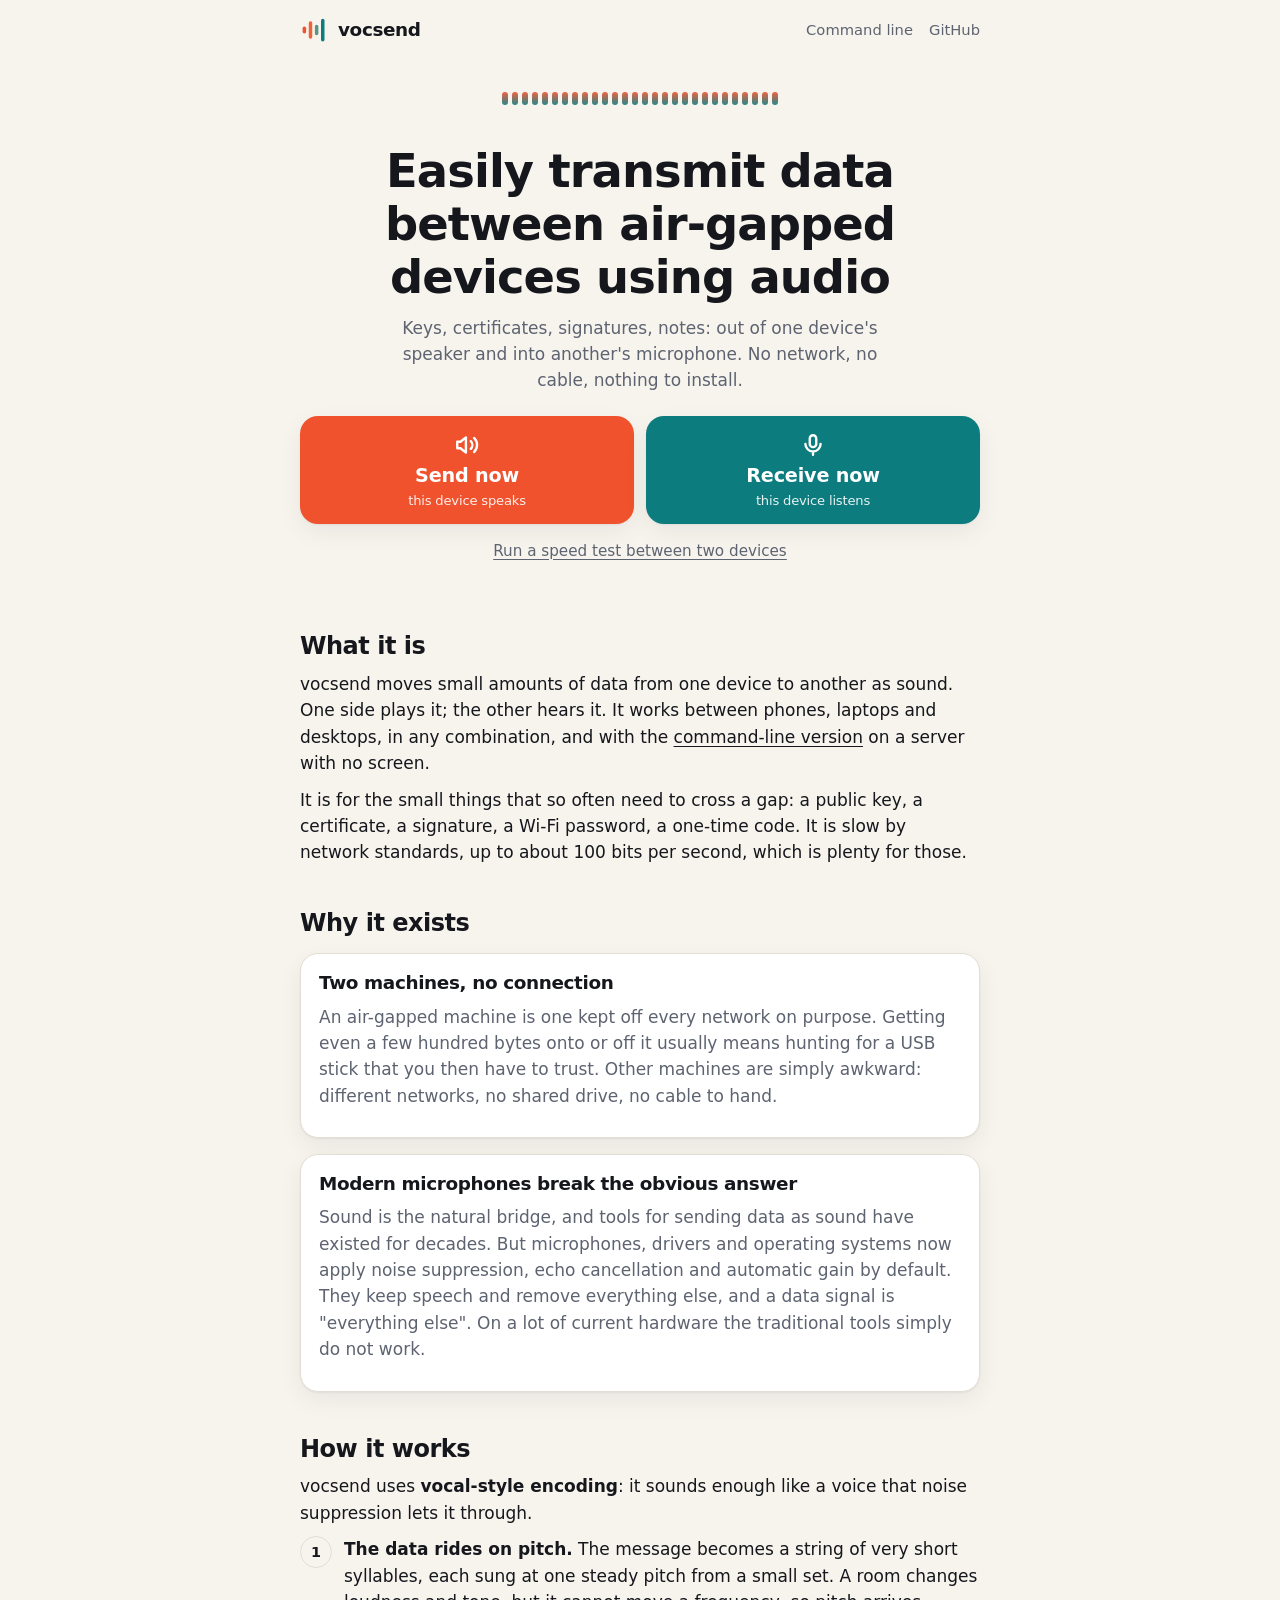
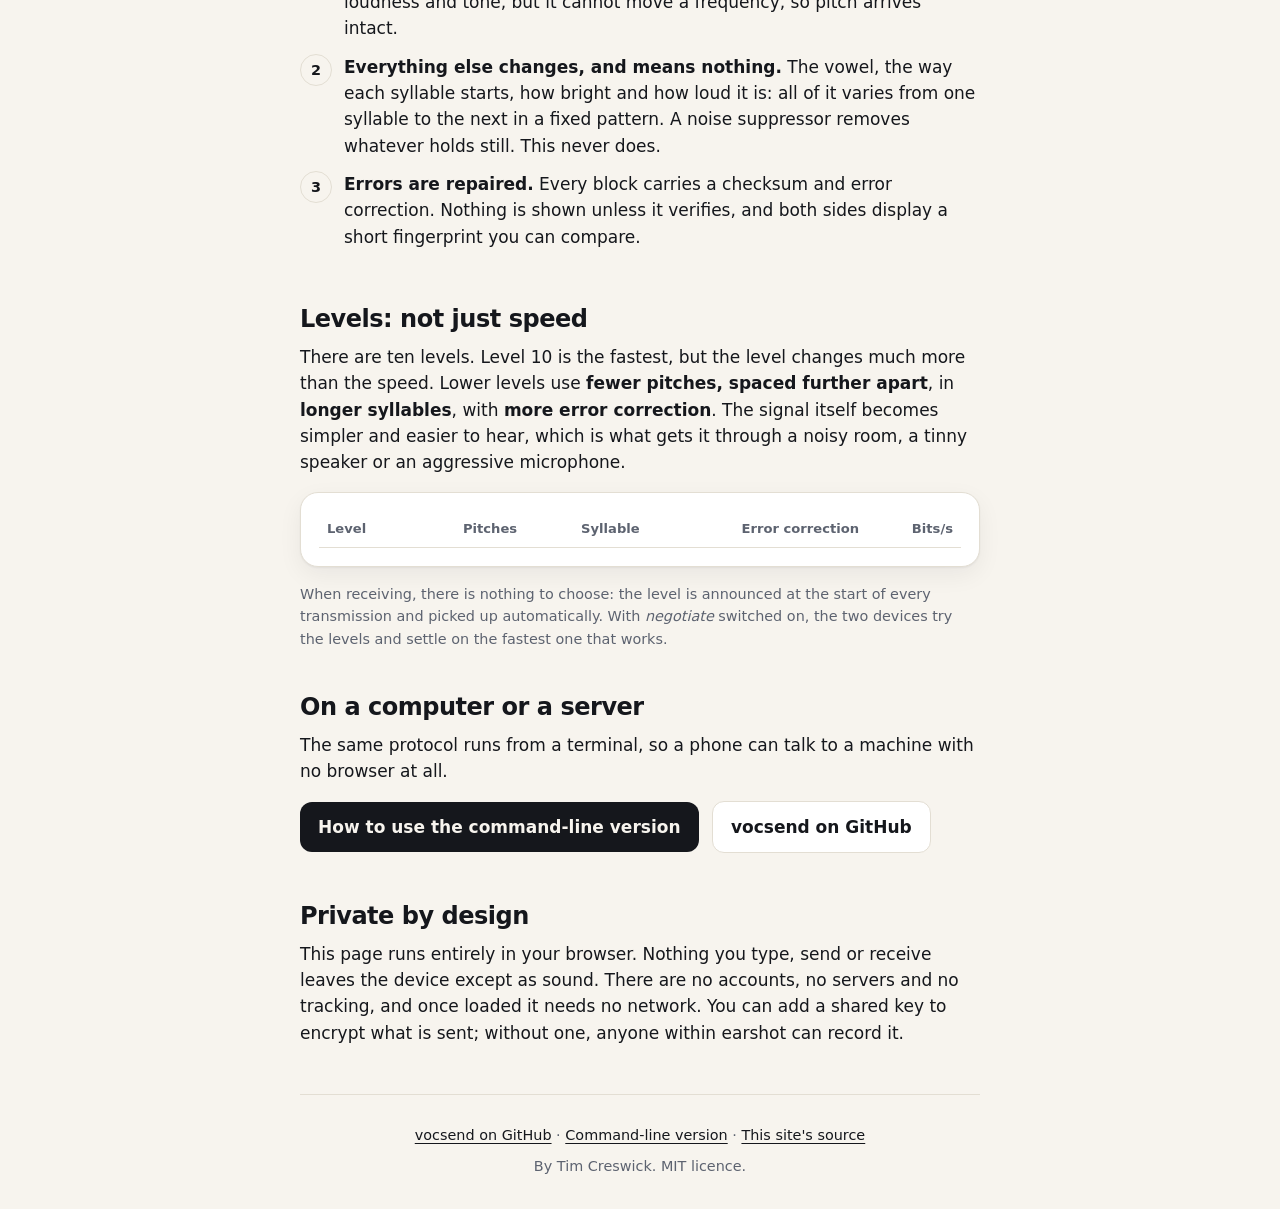
==== web/index.html @ 66f51156 "The vocsend web app A phone-first site that sends and receives data as sound, speaking the same prot" ====
<!doctype html>
<html lang="en">
<head>
<meta charset="utf-8">
<meta name="viewport" content="width=device-width, initial-scale=1, viewport-fit=cover">
<title>vocsend — transmit data between air-gapped devices using audio</title>
<meta name="description" content="Easily transmit data between air-gapped devices using audio. Send a key, a certificate or a note from one device's speaker to another's microphone, straight from your browser.">
<meta name="theme-color" content="#f7f4ee" media="(prefers-color-scheme: light)">
<meta name="theme-color" content="#0f1115" media="(prefers-color-scheme: dark)">
<link rel="icon" href="favicon.svg" type="image/svg+xml">
<link rel="stylesheet" href="style.css">
</head>
<body>

<header class="top">
  <a class="brand" href="#/" aria-label="vocsend home">
    <svg viewBox="0 0 32 32" aria-hidden="true"><rect x="3" y="12" width="4" height="8" rx="2" fill="#f0522d"/><rect x="10" y="6" width="4" height="20" rx="2" fill="#e8663a"/><rect x="17" y="10" width="4" height="12" rx="2" fill="#5b9486"/><rect x="24" y="3" width="4" height="26" rx="2" fill="#0c7c7e"/></svg>
    vocsend
  </a>
  <nav>
    <a href="cli.html">Command line</a>
    <a href="https://github.com/tcreswick/vocsend" rel="noopener">GitHub</a>
  </nav>
</header>

<main class="wrap">

<!-- ================================================================ home -->
<section data-view="home">
  <div class="hero">
    <div class="bars idle" aria-hidden="true"></div>
    <h1>Easily transmit data between air-gapped devices using audio</h1>
    <p class="lede">Keys, certificates, signatures, notes: out of one device's speaker and into another's microphone. No network, no cable, nothing to install.</p>
    <div class="choices">
      <a class="big send" href="#/send">
        <svg viewBox="0 0 24 24" fill="none" stroke="currentColor" stroke-width="2.2" stroke-linecap="round" stroke-linejoin="round" aria-hidden="true"><path d="M11 5 6 9H3v6h3l5 4z"/><path d="M15.5 8.5a5 5 0 0 1 0 7M18.5 5.5a9 9 0 0 1 0 13"/></svg>
        Send now
        <small>this device speaks</small>
      </a>
      <a class="big receive" href="#/receive">
        <svg viewBox="0 0 24 24" fill="none" stroke="currentColor" stroke-width="2.2" stroke-linecap="round" stroke-linejoin="round" aria-hidden="true"><rect x="9" y="3" width="6" height="11" rx="3"/><path d="M5 11a7 7 0 0 0 14 0M12 18v3"/></svg>
        Receive now
        <small>this device listens</small>
      </a>
    </div>
    <a class="sub-choice" href="#/test">Run a speed test between two devices</a>
  </div>

  <h2 class="section-title">What it is</h2>
  <p>vocsend moves small amounts of data from one device to another as sound. One side plays it; the other hears it. It works between phones, laptops and desktops, in any combination, and with the <a href="cli.html">command-line version</a> on a server with no screen.</p>
  <p>It is for the small things that so often need to cross a gap: a public key, a certificate, a signature, a Wi-Fi password, a one-time code. It is slow by network standards, up to about 100 bits per second, which is plenty for those.</p>

  <h2 class="section-title">Why it exists</h2>
  <div class="card">
    <h2>Two machines, no connection</h2>
    <p class="muted">An air-gapped machine is one kept off every network on purpose. Getting even a few hundred bytes onto or off it usually means hunting for a USB stick that you then have to trust. Other machines are simply awkward: different networks, no shared drive, no cable to hand.</p>
  </div>
  <div class="card">
    <h2>Modern microphones break the obvious answer</h2>
    <p class="muted">Sound is the natural bridge, and tools for sending data as sound have existed for decades. But microphones, drivers and operating systems now apply noise suppression, echo cancellation and automatic gain by default. They keep speech and remove everything else, and a data signal is "everything else". On a lot of current hardware the traditional tools simply do not work.</p>
  </div>

  <h2 class="section-title">How it works</h2>
  <p>vocsend uses <strong>vocal-style encoding</strong>: it sounds enough like a voice that noise suppression lets it through.</p>
  <ol class="steps">
    <li><strong>The data rides on pitch.</strong> The message becomes a string of very short syllables, each sung at one steady pitch from a small set. A room changes loudness and tone, but it cannot move a frequency, so pitch arrives intact.</li>
    <li><strong>Everything else changes, and means nothing.</strong> The vowel, the way each syllable starts, how bright and how loud it is: all of it varies from one syllable to the next in a fixed pattern. A noise suppressor removes whatever holds still. This never does.</li>
    <li><strong>Errors are repaired.</strong> Every block carries a checksum and error correction. Nothing is shown unless it verifies, and both sides display a short fingerprint you can compare.</li>
  </ol>

  <h2 class="section-title">Levels: not just speed</h2>
  <p>There are ten levels. Level 10 is the fastest, but the level changes much more than the speed. Lower levels use <strong>fewer pitches, spaced further apart</strong>, in <strong>longer syllables</strong>, with <strong>more error correction</strong>. The signal itself becomes simpler and easier to hear, which is what gets it through a noisy room, a tinny speaker or an aggressive microphone.</p>
  <div class="card scroll">
    <table>
      <thead><tr><th>Level</th><th>Pitches</th><th>Syllable</th><th>Error correction</th><th>Bits/s</th></tr></thead>
      <tbody id="levels-table"></tbody>
    </table>
  </div>
  <p class="muted small">When receiving, there is nothing to choose: the level is announced at the start of every transmission and picked up automatically. With <em>negotiate</em> switched on, the two devices try the levels and settle on the fastest one that works.</p>

  <h2 class="section-title">On a computer or a server</h2>
  <p>The same protocol runs from a terminal, so a phone can talk to a machine with no browser at all.</p>
  <p>
    <a class="cta" href="cli.html">How to use the command-line version</a>
    <a class="cta light" href="https://github.com/tcreswick/vocsend" rel="noopener">vocsend on GitHub</a>
  </p>

  <h2 class="section-title">Private by design</h2>
  <p>This page runs entirely in your browser. Nothing you type, send or receive leaves the device except as sound. There are no accounts, no servers and no tracking, and once loaded it needs no network. You can add a shared key to encrypt what is sent; without one, anyone within earshot can record it.</p>
</section>

<!-- ================================================================ send -->
<section data-view="send" hidden>
  <a class="back" href="#/">← Home</a>
  <div class="card">
    <h2>Send</h2>
    <div class="chip" id="send-chip" hidden><span id="send-chip-text"></span><button class="linkish" id="send-chip-clear" type="button">remove</button></div>
    <textarea id="send-text" placeholder="Type or paste what you want to send: a key, a certificate, a note…" autocapitalize="off" autocomplete="off" autocorrect="off" spellcheck="false"></textarea>
    <div class="row" style="align-items:center;justify-content:space-between">
      <span class="muted small" id="send-size">Nothing to send yet.</span>
      <label class="linkish small" for="send-file">or choose a file</label>
      <input type="file" id="send-file" hidden>
    </div>
    <button class="action send" id="send-go" type="button">Send now</button>

    <div class="status" id="send-status" hidden>
      <div class="bars" aria-hidden="true"></div>
      <div class="now" id="send-now"></div>
      <div class="progress"><div id="send-bar"></div></div>
      <div class="detail" id="send-detail"></div>
    </div>
    <div id="send-result"></div>

    <details class="settings" id="send-settings">
      <summary>Settings</summary>

      <div class="level-read"><b>Level <span id="send-level-n">4</span></b><span id="send-level-about"></span></div>
      <input type="range" id="send-level" min="1" max="10" step="1" value="4" aria-label="Level">
      <div class="scale"><span>1 · most robust</span><span>fastest · 10</span></div>
      <p class="muted small">The level is more than a speed. Lower levels use fewer, wider-spaced pitches, longer syllables and more error correction, which makes the signal simpler for noisy rooms and poor speakers. Start low; go up when you know the path is good.</p>

      <label class="switch">
        <input type="checkbox" id="send-negotiate">
        <div><b>Negotiate</b><span>The two devices find the fastest level that works, and every block is acknowledged and repeated if needed. The receiver must allow replies, and this device will need its microphone. Ignores the level above.</span></div>
      </label>

      <label class="switch">
        <input type="checkbox" id="send-encrypt">
        <div><b>Encrypt</b><span>Protect the message with a shared key. The receiver must enter the same key.</span></div>
      </label>
      <div id="send-key-box" hidden>
        <label class="field" for="send-key">Key</label>
        <input type="password" id="send-key" autocomplete="off" autocapitalize="off" spellcheck="false" placeholder="A phrase both sides know">
        <label class="field" for="send-address">Send only to (optional)</label>
        <input type="text" id="send-address" autocomplete="off" autocapitalize="off" spellcheck="false" placeholder="A receiver's name, such as laptop">
        <p class="muted small">With several receivers in earshot, a name picks one: only a receiver listening under that name takes the message.</p>
      </div>
    </details>

    <details class="settings"><summary>Log</summary><div class="log" id="send-log"></div></details>
  </div>
  <p class="muted small">Turn the volume up and point the speaker at the other device. On an iPhone the ring/silent switch must be set to ring.</p>
</section>

<!-- ============================================================= receive -->
<section data-view="receive" hidden>
  <a class="back" href="#/">← Home</a>
  <div class="card">
    <h2>Receive</h2>
    <p class="muted small">Start listening, then start the sender. The level is detected automatically: every transmission announces its own.</p>
    <button class="action receive" id="receive-go" type="button">Start listening</button>

    <div class="status" id="receive-status" hidden>
      <div class="bars" aria-hidden="true"></div>
      <div class="now" id="receive-now"></div>
      <div class="progress"><div id="receive-bar"></div></div>
      <div class="detail" id="receive-detail"></div>
    </div>
    <div id="receive-result"></div>

    <div id="received" hidden>
      <label class="field" for="receive-text">Received</label>
      <textarea id="receive-text" readonly></textarea>
      <div class="row">
        <button class="button" id="receive-copy" type="button">Copy</button>
        <button class="button" id="receive-save" type="button">Save as file</button>
        <button class="button primary" id="receive-resend" type="button">Send this on</button>
      </div>
      <p class="muted small">"Send this on" carries what you received to another device: pick up a certificate from a server here, walk to your desk, and play it to your desktop.</p>
      <dl class="info" id="receive-info"></dl>
    </div>

    <details class="settings" id="receive-settings">
      <summary>Settings</summary>
      <label class="switch">
        <input type="checkbox" id="receive-replies" checked>
        <div><b>Allow replies</b><span>Needed if the sender negotiates. Switch off to guarantee this device never makes a sound: it then only accepts one-way transmissions.</span></div>
      </label>
      <label class="switch">
        <input type="checkbox" id="receive-encrypt">
        <div><b>Encrypted</b><span>Switch on if the sender is encrypting, and enter the same key.</span></div>
      </label>
      <div id="receive-key-box" hidden>
        <label class="field" for="receive-key">Key</label>
        <input type="password" id="receive-key" autocomplete="off" autocapitalize="off" spellcheck="false" placeholder="The phrase the sender used">
        <label class="field" for="receive-address">This receiver's name (optional)</label>
        <input type="text" id="receive-address" autocomplete="off" autocapitalize="off" spellcheck="false" placeholder="Such as laptop">
      </div>
    </details>

    <details class="settings"><summary>Log</summary><div class="log" id="receive-log"></div></details>
  </div>
</section>

<!-- ================================================================ test -->
<section data-view="test" hidden>
  <a class="back" href="#/">← Home</a>
  <div class="card">
    <h2>Speed test</h2>
    <p class="muted small">One device plays a known burst at each level, over and over; the other shows how each one arrived. Use it to find the fastest level a pair of devices can manage in a particular spot, and to experiment: move them, turn the volume up or down, and watch the table change.</p>
    <p class="muted small">Run it on two phones, or with a computer on the other end: this page, or <code>vocsend tx test</code> and <code>vocsend rx test</code> from the command line. Each direction is separate, so test the way you intend to send.</p>

    <div class="segmented" role="group" aria-label="Direction">
      <button type="button" id="test-listen" aria-pressed="true">This device listens</button>
      <button type="button" id="test-speak" aria-pressed="false">This device sends</button>
    </div>

    <div class="row" id="test-range" style="align-items:center" hidden>
      <span class="muted small">Levels</span>
      <select id="test-lo" aria-label="Lowest level"></select>
      <span class="muted small">to</span>
      <select id="test-hi" aria-label="Highest level"></select>
    </div>

    <button class="action receive" id="test-go" type="button">Start listening</button>

    <div class="status" id="test-status" hidden>
      <div class="bars" aria-hidden="true"></div>
      <div class="now" id="test-now"></div>
      <div class="detail" id="test-detail"></div>
    </div>
    <div id="test-result"></div>

    <div class="scroll" id="test-table-box">
      <table>
        <thead><tr><th>Level</th><th>Bits/s</th><th>Last wrong</th><th>Loudness</th><th>Average</th><th>Verdict</th></tr></thead>
        <tbody id="test-table"></tbody>
      </table>
    </div>
    <p class="small" id="test-summary"></p>
    <p class="muted small"><strong>Solid</strong> means a real message would get through with room to spare. <strong>Marginal</strong> means error correction is working hard. <strong>Fails</strong> means too many syllables are being misheard at that level.</p>

    <details class="settings"><summary>Log</summary><div class="log" id="test-log"></div></details>
  </div>
</section>

<footer>
  <p><a href="https://github.com/tcreswick/vocsend" rel="noopener">vocsend on GitHub</a> · <a href="cli.html">Command-line version</a> · <a href="https://github.com/tcreswick/vocsend-web" rel="noopener">This site's source</a></p>
  <p>By Tim Creswick. MIT licence. <span id="build-info"></span></p>
</footer>

</main>
<script type="module" src="app.js"></script>
</body>
</html>
---- web/style.css ----
/* vocsend — shared styles for the app and the command-line guide. */

:root {
  --paper: #f7f4ee;
  --card: #ffffff;
  --ink: #15171c;
  --soft: #5d6370;
  --line: #e3ded3;
  --send: #f0522d;
  --send-ink: #ffffff;
  --receive: #0c7c7e;
  --receive-ink: #ffffff;
  --good: #1d7a3e;
  --warn: #9a6a00;
  --bad: #c0392b;
  --code: #1b1e25;
  --code-ink: #e8e6e1;
  --radius: 18px;
  --shadow: 0 1px 2px rgba(20, 20, 30, 0.05), 0 8px 24px rgba(20, 20, 30, 0.06);
  --mono: ui-monospace, "SF Mono", "Cascadia Mono", Menlo, Consolas, monospace;
  --sans: system-ui, -apple-system, "Segoe UI", Roboto, "Helvetica Neue", sans-serif;
  color-scheme: light dark;
}

@media (prefers-color-scheme: dark) {
  :root {
    --paper: #0f1115;
    --card: #181b21;
    --ink: #eef0f3;
    --soft: #9aa1ad;
    --line: #2a2e37;
    --send: #ff6a45;
    --receive: #25a9a6;
    --receive-ink: #06201f;
    --good: #4cc27a;
    --warn: #e0a931;
    --bad: #ff7b6b;
    --code: #0a0c10;
    --shadow: 0 1px 2px rgba(0, 0, 0, 0.4), 0 8px 24px rgba(0, 0, 0, 0.35);
  }
}

* { box-sizing: border-box; }
html { -webkit-text-size-adjust: 100%; scroll-behavior: smooth; }
body {
  margin: 0;
  background: var(--paper);
  color: var(--ink);
  font: 17px/1.55 var(--sans);
  -webkit-font-smoothing: antialiased;
}
a { color: inherit; text-underline-offset: 3px; }
h1, h2, h3 { line-height: 1.15; letter-spacing: -0.02em; margin: 0; }
p { margin: 0.6em 0; }
[hidden] { display: none !important; }

.wrap { max-width: 720px; margin: 0 auto; padding: 0 20px; }

/* ---------------------------------------------------------------- top bar */

.top {
  display: flex; align-items: center; justify-content: space-between;
  padding: 16px 20px; max-width: 720px; margin: 0 auto;
}
.brand { display: inline-flex; align-items: center; gap: 10px; font-weight: 750; font-size: 1.15rem; text-decoration: none; letter-spacing: -0.02em; }
.brand svg { width: 28px; height: 28px; }
.top nav { display: flex; gap: 16px; font-size: 0.92rem; }
.top nav a { color: var(--soft); text-decoration: none; }
.top nav a:hover { color: var(--ink); }
.back { display: inline-flex; align-items: center; gap: 6px; color: var(--soft); text-decoration: none; font-size: 0.95rem; padding: 6px 0; }

/* ------------------------------------------------------------------- hero */

.hero { padding: 6px 0 26px; text-align: center; }
.hero h1 { font-size: clamp(1.9rem, 7.2vw, 2.9rem); font-weight: 800; margin: 14px auto 10px; max-width: 14em; }
.hero .lede { color: var(--soft); max-width: 30em; margin: 0 auto 22px; }

.bars { display: flex; align-items: center; justify-content: center; gap: 4px; height: 64px; }
.bars span {
  width: 6px; border-radius: 3px; background: linear-gradient(var(--send), var(--receive));
  height: 20%; transition: height 0.09s ease-out; opacity: 0.9;
}
.bars.idle span { animation: breathe 2.4s ease-in-out infinite; }
.bars.idle span:nth-child(3n) { animation-delay: -0.5s; }
.bars.idle span:nth-child(3n+1) { animation-delay: -1.1s; }
.bars.idle span:nth-child(4n) { animation-delay: -1.7s; }
@keyframes breathe { 0%, 100% { height: 14%; } 50% { height: 62%; } }
@media (prefers-reduced-motion: reduce) { .bars.idle span { animation: none; height: 35%; } }

.choices { display: grid; grid-template-columns: 1fr 1fr; gap: 12px; margin-top: 4px; }
.big {
  display: flex; flex-direction: column; align-items: center; justify-content: center; gap: 6px;
  min-height: 108px; border-radius: var(--radius); border: 0; text-decoration: none;
  font: 700 1.2rem var(--sans); letter-spacing: -0.01em; box-shadow: var(--shadow); cursor: pointer;
  transition: transform 0.08s ease;
}
.big:active { transform: scale(0.98); }
.big small { font-weight: 500; font-size: 0.82rem; opacity: 0.9; }
.big svg { width: 26px; height: 26px; }
.big.send { background: var(--send); color: var(--send-ink); }
.big.receive { background: var(--receive); color: var(--receive-ink); }
.sub-choice { display: block; text-align: center; margin: 16px 0 0; color: var(--soft); font-size: 0.95rem; }

/* ------------------------------------------------------------------ cards */

.card { background: var(--card); border: 1px solid var(--line); border-radius: var(--radius); padding: 18px; margin: 16px 0; box-shadow: var(--shadow); }
.card h2 { font-size: 1.15rem; margin-bottom: 8px; }
.card h3 { font-size: 1rem; margin: 14px 0 4px; }
.section-title { font-size: 1.5rem; font-weight: 800; margin: 44px 0 6px; }
.muted { color: var(--soft); }
.small { font-size: 0.9rem; }
.steps { counter-reset: step; list-style: none; padding: 0; margin: 10px 0 0; }
.steps li { counter-increment: step; position: relative; padding: 0 0 12px 44px; }
.steps li::before {
  content: counter(step); position: absolute; left: 0; top: 0; width: 30px; height: 30px; border-radius: 50%;
  display: grid; place-items: center; font-weight: 700; font-size: 0.9rem; background: var(--paper); border: 1px solid var(--line);
}

.pill { display: inline-block; padding: 2px 10px; border-radius: 999px; font-size: 0.8rem; font-weight: 600; background: var(--paper); border: 1px solid var(--line); color: var(--soft); }

/* ------------------------------------------------------------------ forms */

textarea, input[type=text], input[type=password] {
  width: 100%; font: 16px/1.45 var(--mono); color: var(--ink); background: var(--paper);
  border: 1px solid var(--line); border-radius: 12px; padding: 12px; -webkit-appearance: none; appearance: none;
}
textarea { min-height: 150px; resize: vertical; }
textarea:focus, input:focus { outline: 2px solid var(--receive); outline-offset: 1px; }
textarea[readonly] { background: var(--paper); }
label.field { display: block; font-size: 0.92rem; font-weight: 600; margin: 12px 0 5px; }

.action {
  display: flex; align-items: center; justify-content: center; gap: 8px; width: 100%; min-height: 58px; margin-top: 12px;
  border: 0; border-radius: 14px; font: 700 1.1rem var(--sans); cursor: pointer; box-shadow: var(--shadow);
}
.action.send { background: var(--send); color: var(--send-ink); }
.action.receive { background: var(--receive); color: var(--receive-ink); }
.action.stop { background: var(--ink); color: var(--paper); }
.action:disabled { opacity: 0.45; cursor: default; }
.row { display: flex; gap: 10px; flex-wrap: wrap; margin-top: 10px; }
.button {
  flex: 1 1 auto; min-height: 46px; padding: 0 14px; border-radius: 12px; border: 1px solid var(--line); background: var(--card);
  color: var(--ink); font: 600 0.95rem var(--sans); cursor: pointer;
}
.button.primary { background: var(--send); border-color: var(--send); color: var(--send-ink); }
.linkish { background: none; border: 0; padding: 0; color: var(--soft); font: inherit; text-decoration: underline; text-underline-offset: 3px; cursor: pointer; }

details.settings { border-top: 1px solid var(--line); margin-top: 16px; padding-top: 4px; }
details.settings summary { cursor: pointer; padding: 10px 0; font-weight: 650; list-style: none; display: flex; justify-content: space-between; align-items: center; }
details.settings summary::-webkit-details-marker { display: none; }
details.settings summary::after { content: "+"; font-size: 1.3rem; color: var(--soft); }
details.settings[open] summary::after { content: "–"; }

.switch { display: flex; gap: 12px; align-items: flex-start; padding: 10px 0; }
.switch input { appearance: none; -webkit-appearance: none; flex: none; width: 46px; height: 28px; border-radius: 999px; background: var(--line); position: relative; margin: 2px 0 0; cursor: pointer; transition: background 0.15s; }
.switch input::after { content: ""; position: absolute; top: 3px; left: 3px; width: 22px; height: 22px; border-radius: 50%; background: #fff; box-shadow: 0 1px 3px rgba(0,0,0,.3); transition: transform 0.15s; }
.switch input:checked { background: var(--receive); }
.switch input:checked::after { transform: translateX(18px); }
.switch b { display: block; font-weight: 650; }
.switch span { display: block; color: var(--soft); font-size: 0.88rem; }

input[type=range] { width: 100%; accent-color: var(--send); height: 32px; }
.level-read { display: flex; flex-direction: column; gap: 2px; margin-top: 6px; }
.level-read b { font-size: 1.05rem; }
.level-read > span { color: var(--soft); font-size: 0.9rem; }
.scale { display: flex; justify-content: space-between; color: var(--soft); font-size: 0.78rem; }

.segmented { display: grid; grid-template-columns: 1fr 1fr; background: var(--paper); border: 1px solid var(--line); border-radius: 12px; padding: 4px; gap: 4px; }
.segmented button { border: 0; background: none; border-radius: 9px; min-height: 42px; font: 600 0.95rem var(--sans); color: var(--soft); cursor: pointer; }
.segmented button[aria-pressed=true] { background: var(--card); color: var(--ink); box-shadow: 0 1px 3px rgba(0,0,0,.12); }
select { font: 16px var(--sans); padding: 8px 10px; border-radius: 10px; border: 1px solid var(--line); background: var(--paper); color: var(--ink); }

/* ----------------------------------------------------------------- status */

.status { margin-top: 14px; padding: 14px; border-radius: 14px; background: var(--paper); border: 1px solid var(--line); }
.status .bars { height: 44px; margin-bottom: 8px; }
.status .now { font-weight: 650; text-align: center; }
.status .detail { text-align: center; color: var(--soft); font-size: 0.9rem; min-height: 1.3em; }
.progress { height: 8px; border-radius: 4px; background: var(--line); overflow: hidden; margin: 10px 0 2px; }
.progress div { height: 100%; width: 0; background: linear-gradient(90deg, var(--send), var(--receive)); }
.notice { margin-top: 12px; padding: 12px 14px; border-radius: 12px; font-size: 0.95rem; border: 1px solid; }
.notice.good { color: var(--good); border-color: color-mix(in srgb, var(--good) 40%, transparent); background: color-mix(in srgb, var(--good) 9%, transparent); }
.notice.bad { color: var(--bad); border-color: color-mix(in srgb, var(--bad) 40%, transparent); background: color-mix(in srgb, var(--bad) 9%, transparent); }
.chip { display: flex; align-items: center; justify-content: space-between; gap: 10px; padding: 10px 12px; margin-bottom: 10px; border-radius: 12px; background: var(--paper); border: 1px dashed var(--line); font-size: 0.92rem; }

dl.info { display: grid; grid-template-columns: auto 1fr; gap: 6px 16px; margin: 10px 0 0; font-size: 0.93rem; }
dl.info dt { color: var(--soft); }
dl.info dd { margin: 0; font-variant-numeric: tabular-nums; overflow-wrap: anywhere; }

.scroll { overflow-x: auto; -webkit-overflow-scrolling: touch; }
table { border-collapse: collapse; width: 100%; font-size: 0.92rem; font-variant-numeric: tabular-nums; }
th, td { text-align: right; padding: 8px 8px; border-bottom: 1px solid var(--line); white-space: nowrap; }
th { color: var(--soft); font-weight: 600; font-size: 0.82rem; }
th:first-child, td:first-child { text-align: left; }
td.solid { color: var(--good); font-weight: 650; } td.marginal { color: var(--warn); font-weight: 650; } td.fails { color: var(--bad); font-weight: 650; }
td.waiting { color: var(--soft); text-align: left; }

.log { font: 0.78rem/1.45 var(--mono); color: var(--soft); white-space: pre-wrap; max-height: 12em; overflow-y: auto; margin: 6px 0 0; }

/* ----------------------------------------------------------------- footer */

footer { margin: 48px 0 32px; padding-top: 20px; border-top: 1px solid var(--line); color: var(--soft); font-size: 0.9rem; text-align: center; }
footer a { color: var(--ink); }

/* ------------------------------------------------------ command-line guide */

.doc h1 { font-size: clamp(1.8rem, 6.5vw, 2.5rem); font-weight: 800; margin: 12px 0 8px; }
.doc h2 { font-size: 1.4rem; font-weight: 800; margin: 40px 0 8px; }
.doc h3 { font-size: 1.08rem; margin: 26px 0 6px; }
.doc ul { padding-left: 1.2em; }
.doc li { margin: 0.3em 0; }
code { font-family: var(--mono); font-size: 0.9em; background: color-mix(in srgb, var(--ink) 8%, transparent); padding: 1px 6px; border-radius: 6px; }
pre {
  background: var(--code); color: var(--code-ink); border-radius: 14px; padding: 14px 16px; overflow-x: auto;
  font: 0.86rem/1.6 var(--mono); margin: 12px 0; -webkit-overflow-scrolling: touch;
}
pre code { background: none; padding: 0; font-size: inherit; }
pre .p { color: #8fd3d1; user-select: none; }      /* the prompt */
pre .c { color: #8a8f99; }                         /* a comment or output */
.doc table { margin: 10px 0; }
.doc th, .doc td { text-align: left; white-space: normal; vertical-align: top; }
.doc td:first-child { white-space: nowrap; }
.cta { display: inline-flex; align-items: center; gap: 8px; padding: 12px 18px; border-radius: 12px; background: var(--ink); color: var(--paper); text-decoration: none; font-weight: 650; margin: 6px 8px 6px 0; }
.cta.light { background: var(--card); color: var(--ink); border: 1px solid var(--line); }
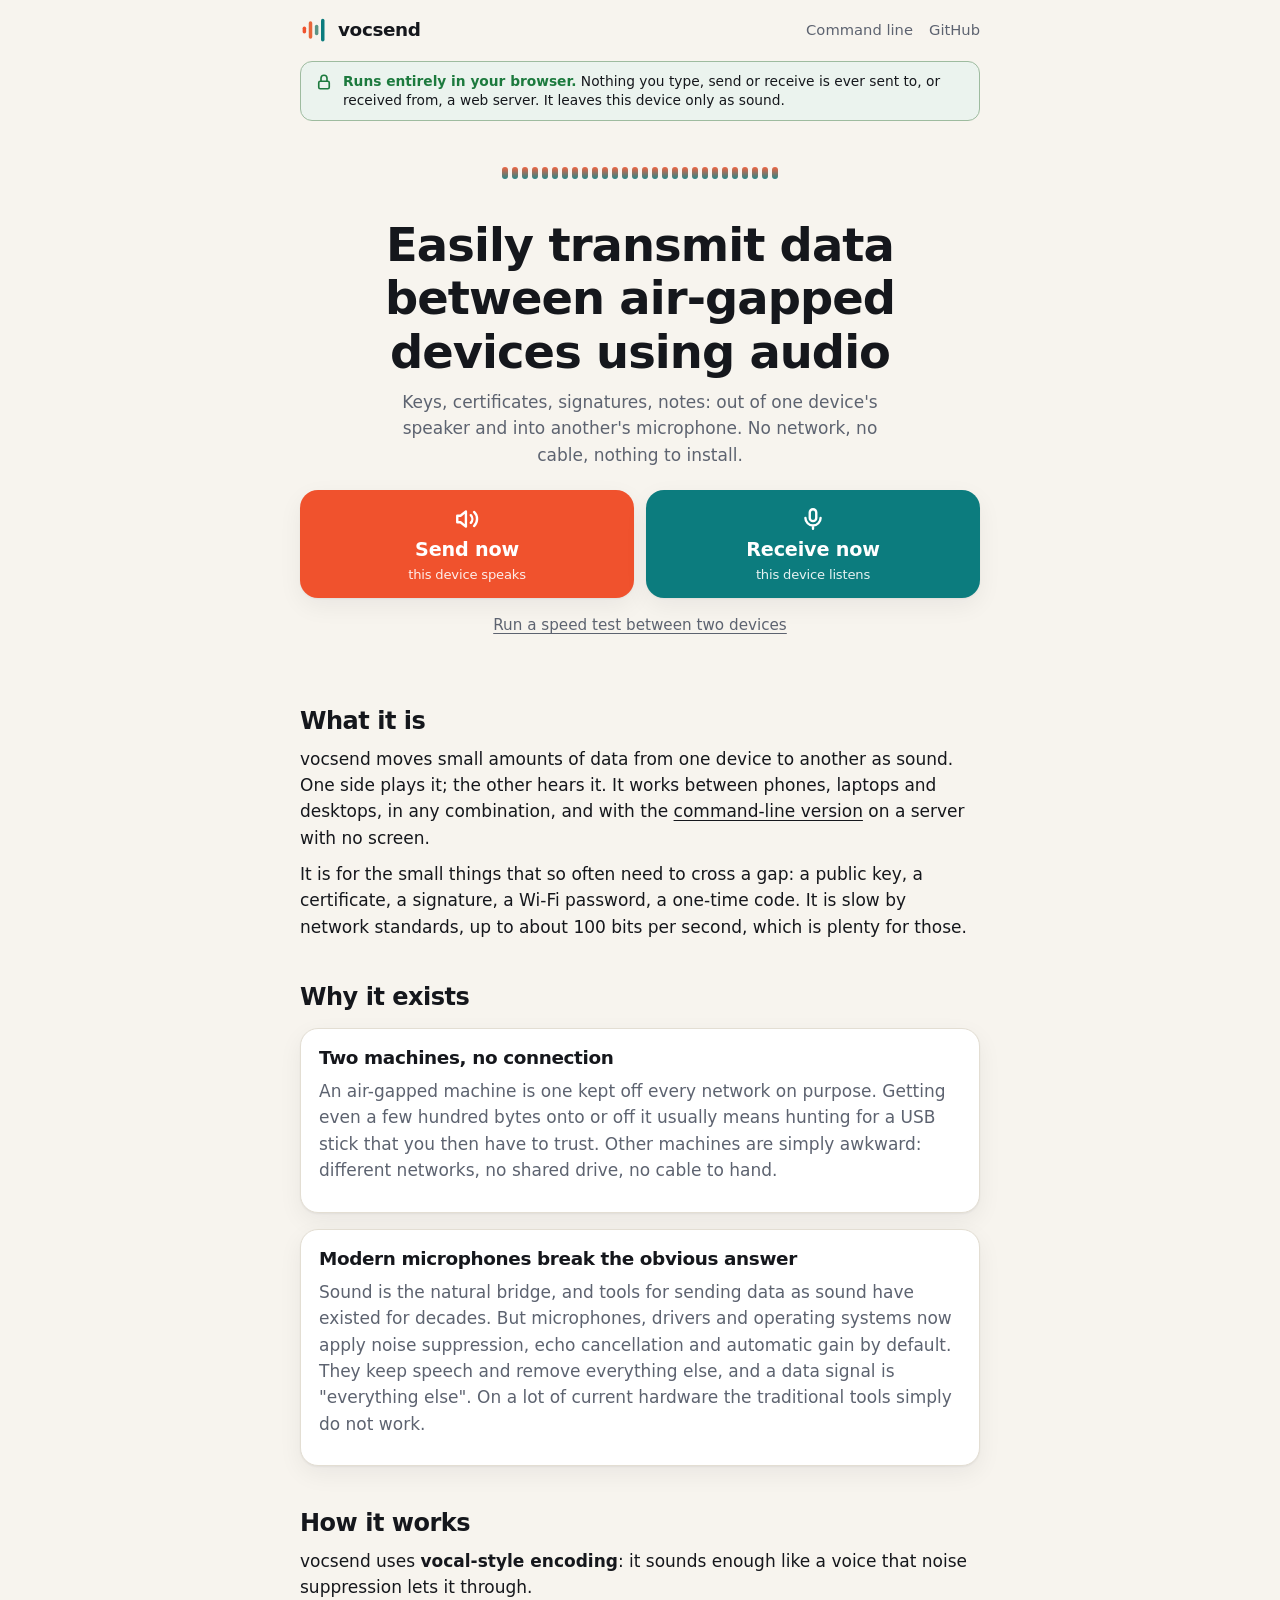
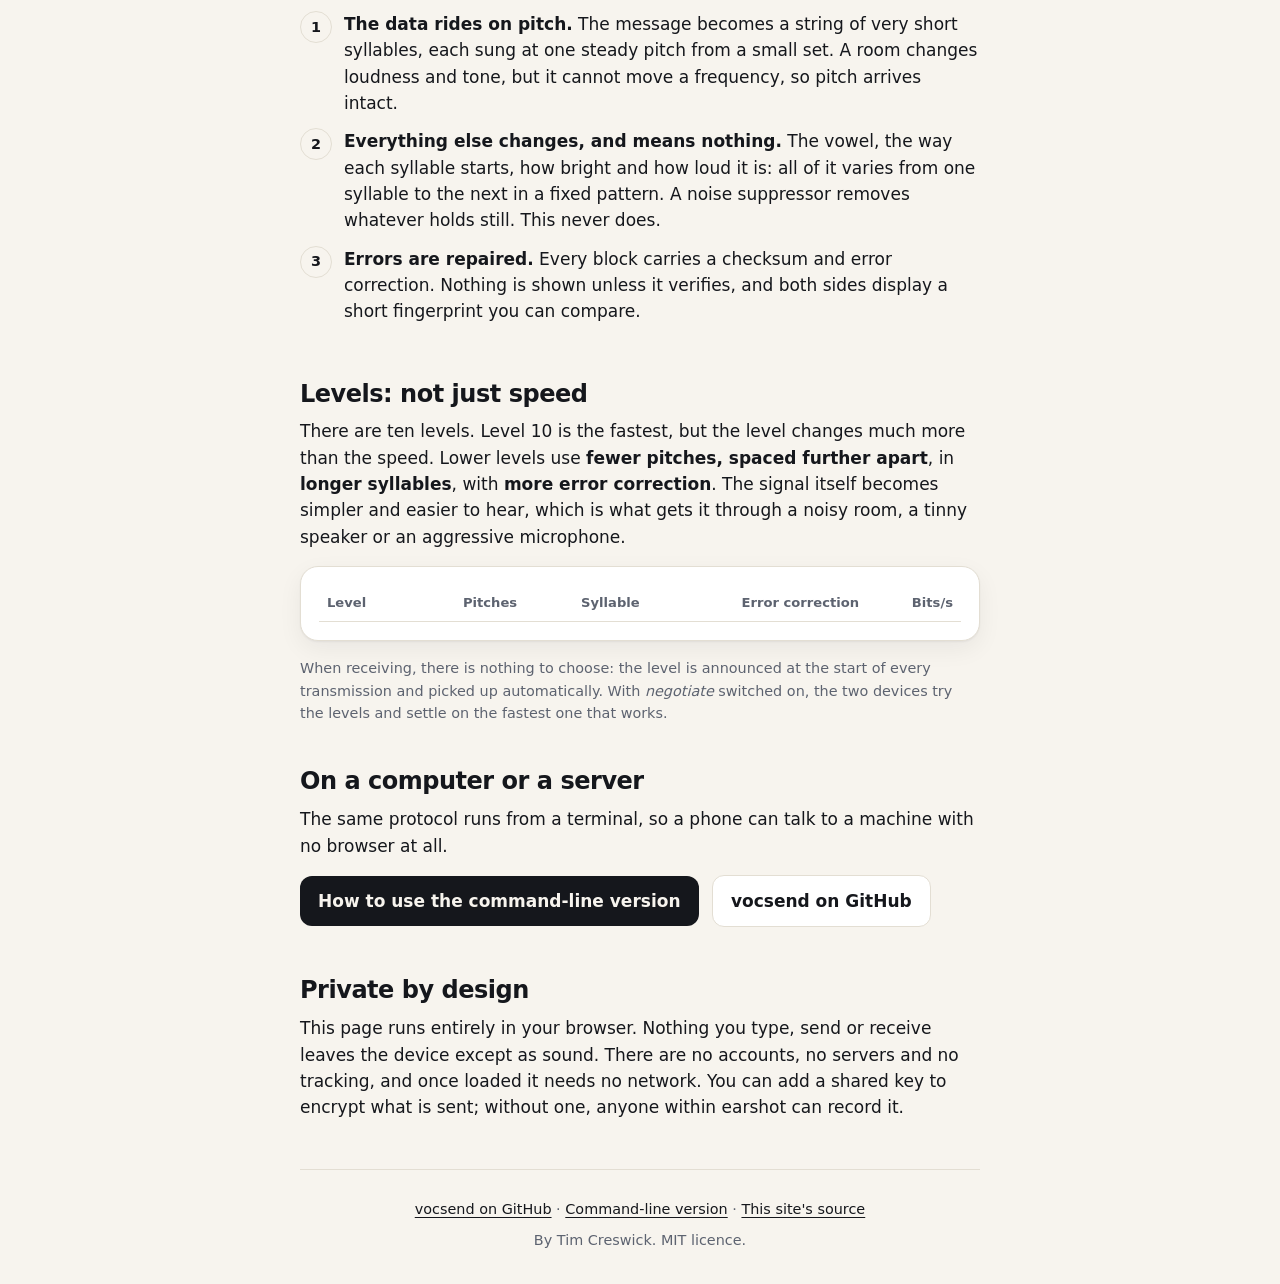
==== commit 798d0c75: "Privacy notice, sharing previews, and negotiate locks the level A notice at the top of the app says " ====
--- a/web/index.html
+++ b/web/index.html
@@ -7,6 +7,22 @@
 <meta name="description" content="Easily transmit data between air-gapped devices using audio. Send a key, a certificate or a note from one device's speaker to another's microphone, straight from your browser.">
 <meta name="theme-color" content="#f7f4ee" media="(prefers-color-scheme: light)">
 <meta name="theme-color" content="#0f1115" media="(prefers-color-scheme: dark)">
+<link rel="canonical" href="https://www.vocsend.com/">
+<meta property="og:type" content="website">
+<meta property="og:site_name" content="vocsend">
+<meta property="og:url" content="https://www.vocsend.com/">
+<meta property="og:title" content="vocsend — transmit data between air-gapped devices using audio">
+<meta property="og:description" content="Send a key, a certificate or a note from one device's speaker to another's microphone, straight from your browser. No network, no cable, nothing to install.">
+<meta property="og:image" content="https://www.vocsend.com/social.png">
+<meta property="og:image:type" content="image/png">
+<meta property="og:image:width" content="1200">
+<meta property="og:image:height" content="630">
+<meta property="og:image:alt" content="vocsend: easily transmit data between air-gapped devices using audio">
+<meta name="twitter:card" content="summary_large_image">
+<meta name="twitter:title" content="vocsend — transmit data between air-gapped devices using audio">
+<meta name="twitter:description" content="Send a key, a certificate or a note from one device's speaker to another's microphone, straight from your browser. No network, no cable, nothing to install.">
+<meta name="twitter:image" content="https://www.vocsend.com/social.png">
+<link rel="apple-touch-icon" href="touch-icon.png">
 <link rel="icon" href="favicon.svg" type="image/svg+xml">
 <link rel="stylesheet" href="style.css">
 </head>
@@ -24,6 +40,11 @@
 </header>
 
 <main class="wrap">
+
+<p class="private">
+  <svg viewBox="0 0 24 24" fill="none" stroke="currentColor" stroke-width="2.2" stroke-linecap="round" stroke-linejoin="round" aria-hidden="true"><rect x="5" y="11" width="14" height="10" rx="2"/><path d="M8 11V7a4 4 0 0 1 8 0v4"/></svg>
+  <span><b>Runs entirely in your browser.</b> Nothing you type, send or receive is ever sent to, or received from, a web server. It leaves this device only as sound.</span>
+</p>
 
 <!-- ================================================================ home -->
 <section data-view="home">
@@ -114,14 +135,16 @@
     <details class="settings" id="send-settings">
       <summary>Settings</summary>
 
-      <div class="level-read"><b>Level <span id="send-level-n">4</span></b><span id="send-level-about"></span></div>
-      <input type="range" id="send-level" min="1" max="10" step="1" value="4" aria-label="Level">
-      <div class="scale"><span>1 · most robust</span><span>fastest · 10</span></div>
+      <div id="send-level-block">
+        <div class="level-read"><b id="send-level-title">Level <span id="send-level-n">4</span></b><span id="send-level-about"></span></div>
+        <input type="range" id="send-level" min="1" max="10" step="1" value="4" aria-label="Level">
+        <div class="scale"><span>1 · most robust</span><span>fastest · 10</span></div>
+      </div>
       <p class="muted small">The level is more than a speed. Lower levels use fewer, wider-spaced pitches, longer syllables and more error correction, which makes the signal simpler for noisy rooms and poor speakers. Start low; go up when you know the path is good.</p>
 
       <label class="switch">
         <input type="checkbox" id="send-negotiate">
-        <div><b>Negotiate</b><span>The two devices find the fastest level that works, and every block is acknowledged and repeated if needed. The receiver must allow replies, and this device will need its microphone. Ignores the level above.</span></div>
+        <div><b>Negotiate</b><span>The two devices find the fastest level that works, and every block is acknowledged and repeated if needed. The receiver must allow replies, and this device will need its microphone. The level is then chosen for you.</span></div>
       </label>
 
       <label class="switch">
--- a/web/style.css
+++ b/web/style.css
@@ -222,3 +222,16 @@
 .doc td:first-child { white-space: nowrap; }
 .cta { display: inline-flex; align-items: center; gap: 8px; padding: 12px 18px; border-radius: 12px; background: var(--ink); color: var(--paper); text-decoration: none; font-weight: 650; margin: 6px 8px 6px 0; }
 .cta.light { background: var(--card); color: var(--ink); border: 1px solid var(--line); }
+
+/* ---------------------------------------------------------------- privacy */
+
+.private {
+  display: flex; align-items: flex-start; gap: 10px; margin: 0 0 14px; padding: 10px 14px;
+  border: 1px solid color-mix(in srgb, var(--good) 35%, var(--line)); border-radius: 12px;
+  background: color-mix(in srgb, var(--good) 9%, var(--card)); font-size: 0.86rem; line-height: 1.4; text-align: left;
+}
+.private svg { flex: none; width: 18px; height: 18px; margin-top: 1px; color: var(--good); }
+.private b { color: var(--good); }
+
+#send-level-block.off .scale, #send-level-block.off input { opacity: 0.4; }
+input[type=range]:disabled { cursor: not-allowed; }
